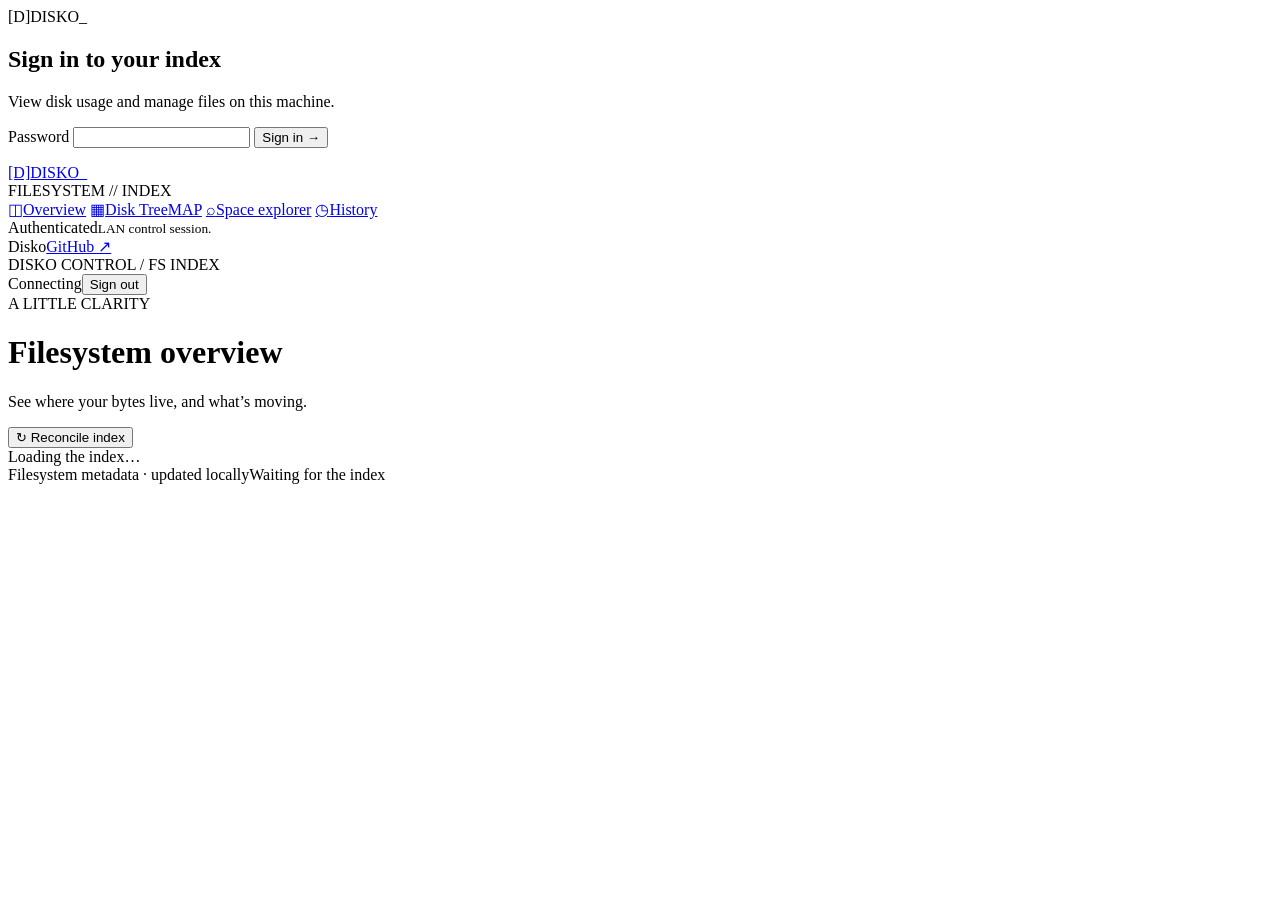
==== web/index.html @ 5c00546e "Release Disko 0.1.0 filesystem index daemon and console" ====
<!doctype html>
<html lang="en">
<head>
  <meta charset="utf-8">
  <meta name="viewport" content="width=device-width,initial-scale=1">
  <meta name="theme-color" content="#090e0b">
  <title>Disko · Filesystem console</title>
  <link rel="icon" href="data:image/svg+xml,%3Csvg xmlns='http://www.w3.org/2000/svg' viewBox='0 0 64 64'%3E%3Crect width='64' height='64' rx='18' fill='%239bff79'/%3E%3Ccircle cx='32' cy='32' r='19' fill='none' stroke='%23090e0b' stroke-width='3'/%3E%3Cpath d='M13 32h38M32 13v38M18 20l28 24M18 44l28-24' stroke='%23090e0b' stroke-width='2'/%3E%3C/svg%3E">
  <link rel="stylesheet" href="/styles/base.css">
  <link rel="stylesheet" href="/styles/layout.css">
  <link rel="stylesheet" href="/styles/components.css">
  <link rel="stylesheet" href="/styles/tree.css">
  <link rel="stylesheet" href="/styles/auth.css">
  <script type="module" src="/js/app.js"></script>
</head>
<body>
  <section id="login-screen">
    <form id="login-form" class="login-card">
      <div class="brand"><span class="disco-ball" aria-hidden="true">[D]</span><span>DISKO<span class="brand-dot">_</span></span></div>
      <h1>Sign in to your index</h1>
      <p>View disk usage and manage files on this machine.</p>
      <label for="password">Password</label>
      <input id="password" type="password" autocomplete="current-password" required maxlength="1024">
      <button type="submit" class="button">Sign in →</button>
      <p id="login-error" role="alert"></p>
    </form>
  </section>
  <aside class="sidebar">
    <a class="brand" href="#overview" aria-label="Disko home"><span class="disco-ball" aria-hidden="true">[D]</span><span>DISKO<span class="brand-dot">_</span></span></a>
    <div class="sidebar-label">FILESYSTEM // INDEX</div>
    <nav aria-label="Main navigation">
      <a href="#overview" data-page="overview"><span class="nav-icon">◫</span>Overview</a>
      <a href="#tree" data-page="tree"><span class="nav-icon">▦</span>Disk Tree<span class="nav-new">MAP</span></a>
      <a href="#explorer" data-page="explorer"><span class="nav-icon">⌕</span>Space explorer</a>
      <a href="#history" data-page="history"><span class="nav-icon">◷</span>History</a>
    </nav>
    <div class="sidebar-bottom">
      <div class="local-card"><span class="dot"></span><div>Authenticated<small>LAN control session.</small></div></div>
      <div class="sidebar-footer"><span id="version">Disko</span><a href="https://github.com/olibuijr/disko" target="_blank" rel="noreferrer">GitHub ↗</a></div>
    </div>
  </aside>
  <div class="workspace">
    <header class="topbar"><span class="eyebrow">DISKO CONTROL <span class="top-separator">/</span> FS INDEX</span><div class="topbar-right"><span id="connection" class="live-pill"><span class="dot"></span>Connecting</span><span id="clock" class="clock"></span><button id="logout" type="button">Sign out</button></div></header>
    <main id="main" tabindex="-1">
      <div id="error" class="notice error" role="alert" hidden></div>
      <div class="page-heading"><div><div class="eyebrow" id="page-eyebrow">A LITTLE CLARITY</div><h1 id="page-title">Filesystem overview</h1><p id="page-subtitle">See where your bytes live, and what’s moving.</p></div><button id="rescan" class="button secondary"><span aria-hidden="true">↻</span> Reconcile index</button></div>
      <div id="page" aria-live="polite"><div class="empty">Loading the index…</div></div>
    </main>
    <footer class="page-footer"><span><span class="dot small"></span> Filesystem metadata · updated locally</span><span id="last-updated">Waiting for the index</span></footer>
  </div>
  <div id="toast" class="toast" role="status" hidden></div>
</body>
</html>
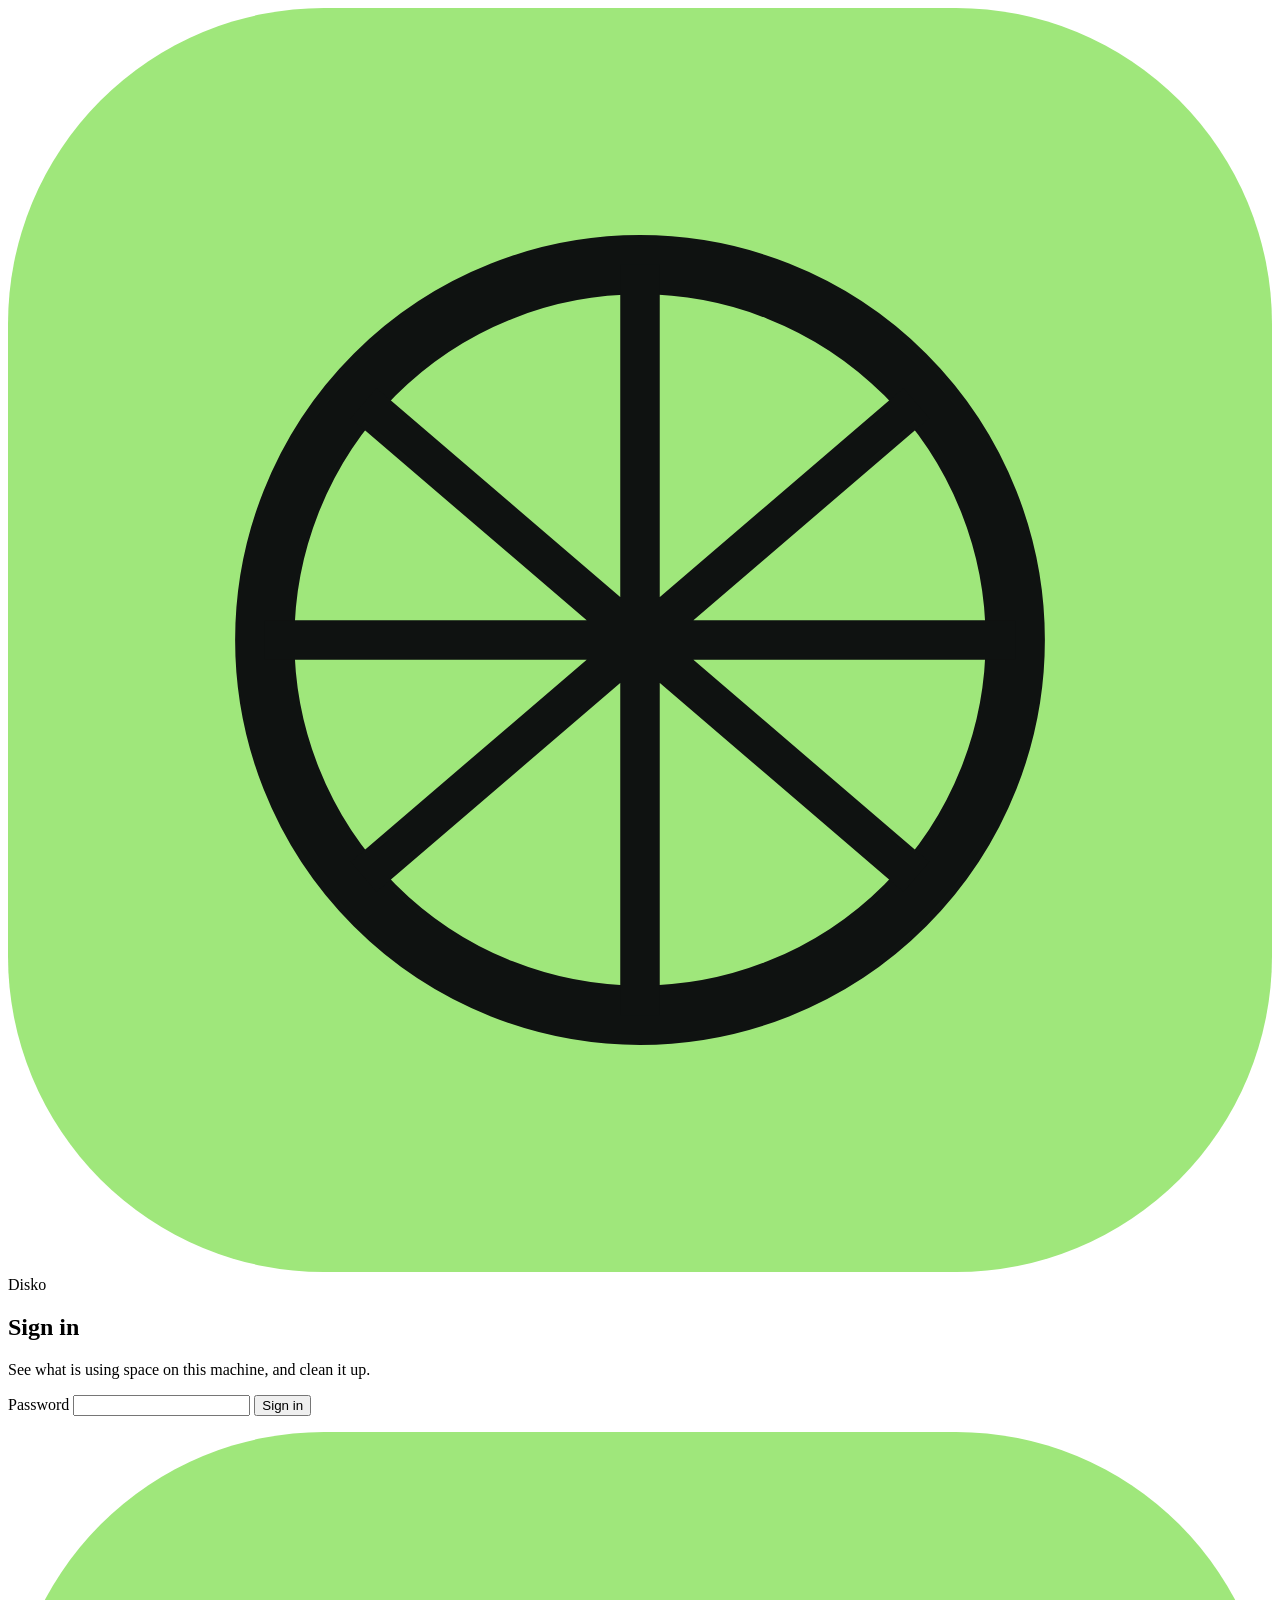
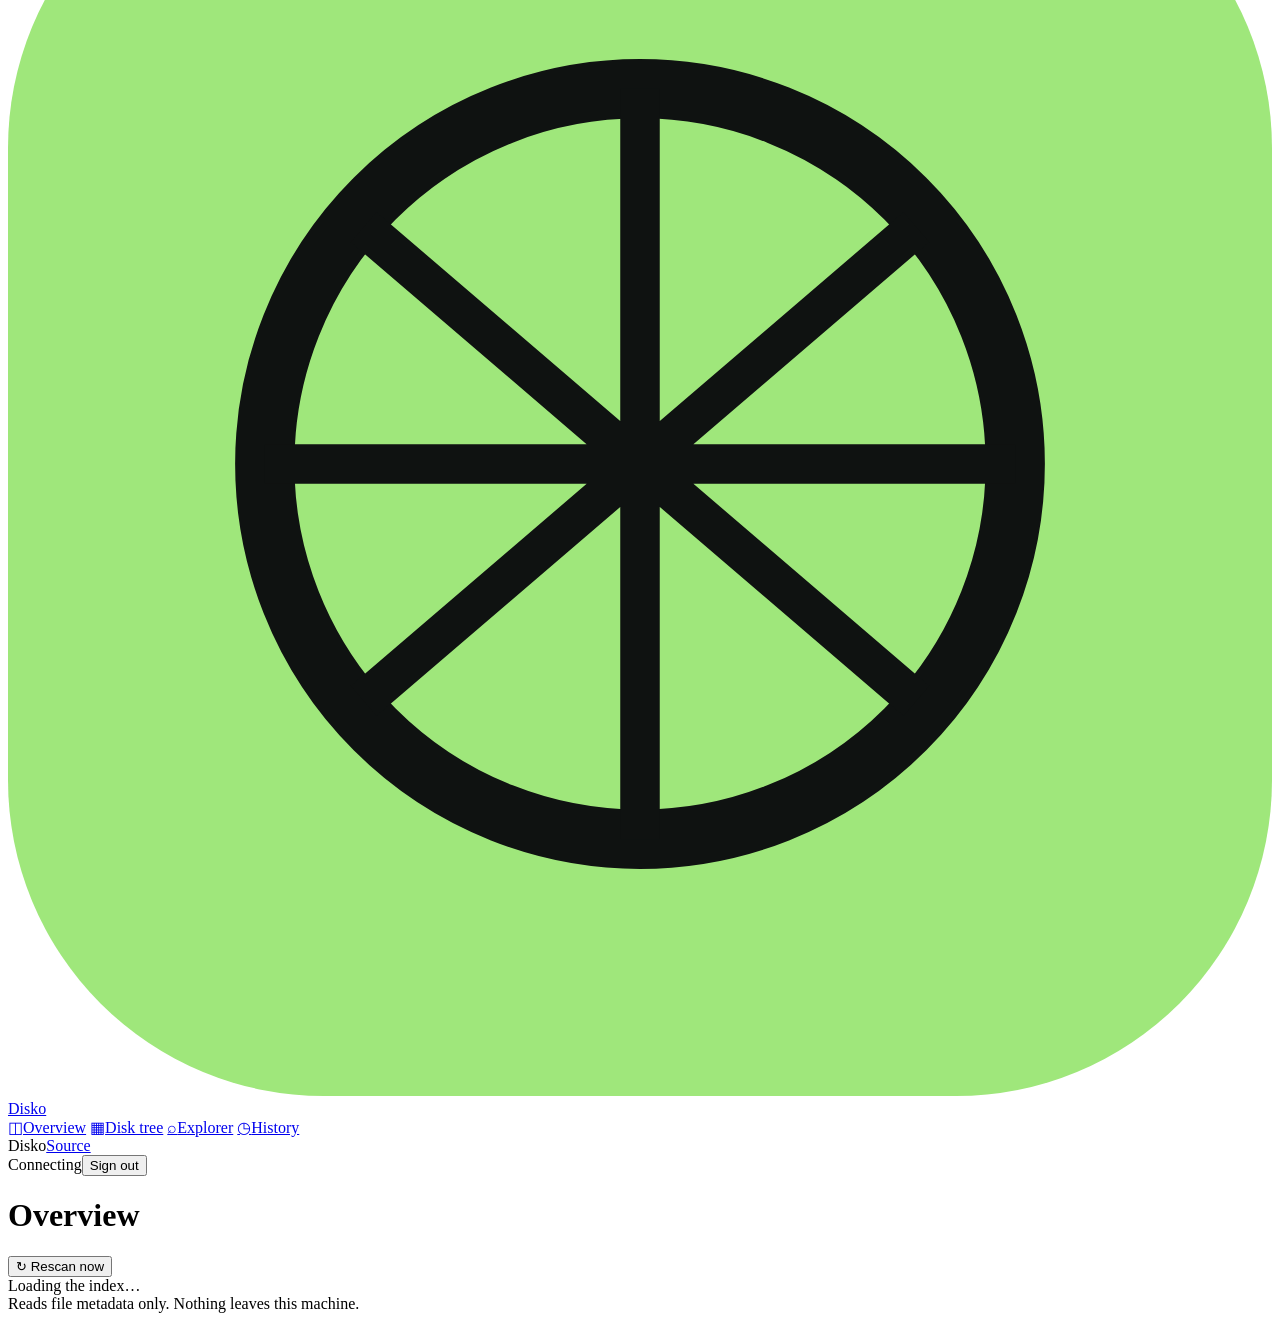
==== commit c76d62b6: "Release Disko 0.2.0: disk accounting, mount tracking, dashboard rework Backend (docs/backlog.md item" ====
--- a/web/index.html
+++ b/web/index.html
@@ -3,9 +3,9 @@
 <head>
   <meta charset="utf-8">
   <meta name="viewport" content="width=device-width,initial-scale=1">
-  <meta name="theme-color" content="#090e0b">
-  <title>Disko · Filesystem console</title>
-  <link rel="icon" href="data:image/svg+xml,%3Csvg xmlns='http://www.w3.org/2000/svg' viewBox='0 0 64 64'%3E%3Crect width='64' height='64' rx='18' fill='%239bff79'/%3E%3Ccircle cx='32' cy='32' r='19' fill='none' stroke='%23090e0b' stroke-width='3'/%3E%3Cpath d='M13 32h38M32 13v38M18 20l28 24M18 44l28-24' stroke='%23090e0b' stroke-width='2'/%3E%3C/svg%3E">
+  <meta name="theme-color" content="#0f1211">
+  <title>Disko</title>
+  <link rel="icon" href="data:image/svg+xml,%3Csvg xmlns='http://www.w3.org/2000/svg' viewBox='0 0 64 64'%3E%3Crect width='64' height='64' rx='18' fill='%239fe77b'/%3E%3Ccircle cx='32' cy='32' r='19' fill='none' stroke='%230f1211' stroke-width='3'/%3E%3Cpath d='M13 32h38M32 13v38M18 20l28 24M18 44l28-24' stroke='%230f1211' stroke-width='2'/%3E%3C/svg%3E">
   <link rel="stylesheet" href="/styles/base.css">
   <link rel="stylesheet" href="/styles/layout.css">
   <link rel="stylesheet" href="/styles/components.css">
@@ -16,37 +16,33 @@
 <body>
   <section id="login-screen">
     <form id="login-form" class="login-card">
-      <div class="brand"><span class="disco-ball" aria-hidden="true">[D]</span><span>DISKO<span class="brand-dot">_</span></span></div>
-      <h1>Sign in to your index</h1>
-      <p>View disk usage and manage files on this machine.</p>
+      <div class="brand"><svg class="brand-mark" viewBox="0 0 64 64" aria-hidden="true"><rect width="64" height="64" rx="16" fill="#9fe77b"/><circle cx="32" cy="32" r="19" fill="none" stroke="#0f1211" stroke-width="3"/><path d="M13 32h38M32 13v38M18 20l28 24M18 44l28-24" stroke="#0f1211" stroke-width="2"/></svg><span>Disko</span></div>
+      <h1>Sign in</h1>
+      <p>See what is using space on this machine, and clean it up.</p>
       <label for="password">Password</label>
       <input id="password" type="password" autocomplete="current-password" required maxlength="1024">
-      <button type="submit" class="button">Sign in →</button>
+      <button type="submit" class="button">Sign in</button>
       <p id="login-error" role="alert"></p>
     </form>
   </section>
   <aside class="sidebar">
-    <a class="brand" href="#overview" aria-label="Disko home"><span class="disco-ball" aria-hidden="true">[D]</span><span>DISKO<span class="brand-dot">_</span></span></a>
-    <div class="sidebar-label">FILESYSTEM // INDEX</div>
+    <a class="brand" href="#overview" aria-label="Disko overview"><svg class="brand-mark" viewBox="0 0 64 64" aria-hidden="true"><rect width="64" height="64" rx="16" fill="#9fe77b"/><circle cx="32" cy="32" r="19" fill="none" stroke="#0f1211" stroke-width="3"/><path d="M13 32h38M32 13v38M18 20l28 24M18 44l28-24" stroke="#0f1211" stroke-width="2"/></svg><span>Disko</span></a>
     <nav aria-label="Main navigation">
-      <a href="#overview" data-page="overview"><span class="nav-icon">◫</span>Overview</a>
-      <a href="#tree" data-page="tree"><span class="nav-icon">▦</span>Disk Tree<span class="nav-new">MAP</span></a>
-      <a href="#explorer" data-page="explorer"><span class="nav-icon">⌕</span>Space explorer</a>
-      <a href="#history" data-page="history"><span class="nav-icon">◷</span>History</a>
+      <a href="#overview" data-page="overview"><span class="nav-icon" aria-hidden="true">◫</span>Overview</a>
+      <a href="#tree" data-page="tree"><span class="nav-icon" aria-hidden="true">▦</span>Disk tree</a>
+      <a href="#explorer" data-page="explorer"><span class="nav-icon" aria-hidden="true">⌕</span>Explorer</a>
+      <a href="#history" data-page="history"><span class="nav-icon" aria-hidden="true">◷</span>History</a>
     </nav>
-    <div class="sidebar-bottom">
-      <div class="local-card"><span class="dot"></span><div>Authenticated<small>LAN control session.</small></div></div>
-      <div class="sidebar-footer"><span id="version">Disko</span><a href="https://github.com/olibuijr/disko" target="_blank" rel="noreferrer">GitHub ↗</a></div>
-    </div>
+    <div class="sidebar-bottom"><span id="version">Disko</span><a href="https://github.com/olibuijr/disko" target="_blank" rel="noreferrer">Source</a></div>
   </aside>
   <div class="workspace">
-    <header class="topbar"><span class="eyebrow">DISKO CONTROL <span class="top-separator">/</span> FS INDEX</span><div class="topbar-right"><span id="connection" class="live-pill"><span class="dot"></span>Connecting</span><span id="clock" class="clock"></span><button id="logout" type="button">Sign out</button></div></header>
+    <header class="topbar"><span id="connection" class="live-pill" role="status"><span class="dot"></span><span>Connecting</span></span><button id="logout" type="button">Sign out</button></header>
     <main id="main" tabindex="-1">
       <div id="error" class="notice error" role="alert" hidden></div>
-      <div class="page-heading"><div><div class="eyebrow" id="page-eyebrow">A LITTLE CLARITY</div><h1 id="page-title">Filesystem overview</h1><p id="page-subtitle">See where your bytes live, and what’s moving.</p></div><button id="rescan" class="button secondary"><span aria-hidden="true">↻</span> Reconcile index</button></div>
+      <div class="page-heading"><div><h1 id="page-title">Overview</h1><p id="page-subtitle"></p></div><button id="rescan" class="button secondary" type="button"><span aria-hidden="true">↻</span> Rescan now</button></div>
       <div id="page" aria-live="polite"><div class="empty">Loading the index…</div></div>
     </main>
-    <footer class="page-footer"><span><span class="dot small"></span> Filesystem metadata · updated locally</span><span id="last-updated">Waiting for the index</span></footer>
+    <footer class="page-footer"><span>Reads file metadata only. Nothing leaves this machine.</span><span id="last-updated"></span></footer>
   </div>
   <div id="toast" class="toast" role="status" hidden></div>
 </body>
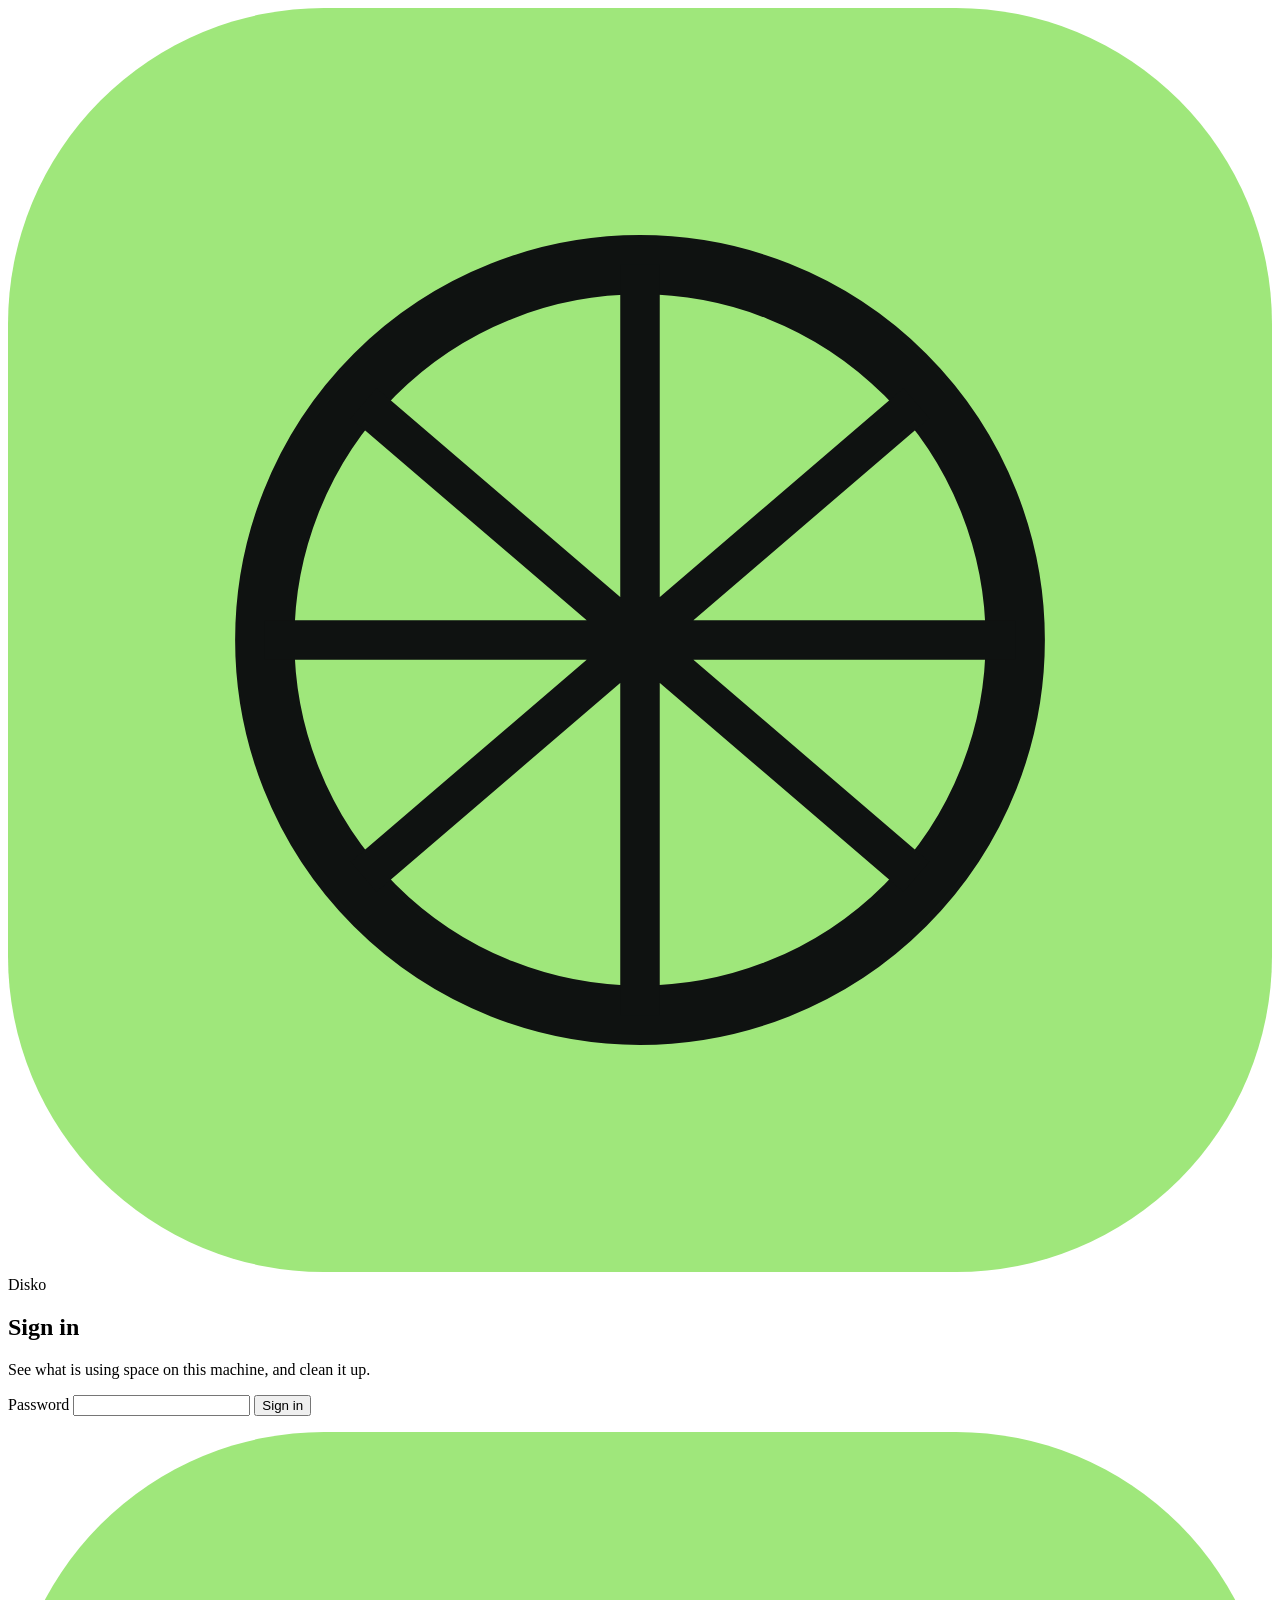
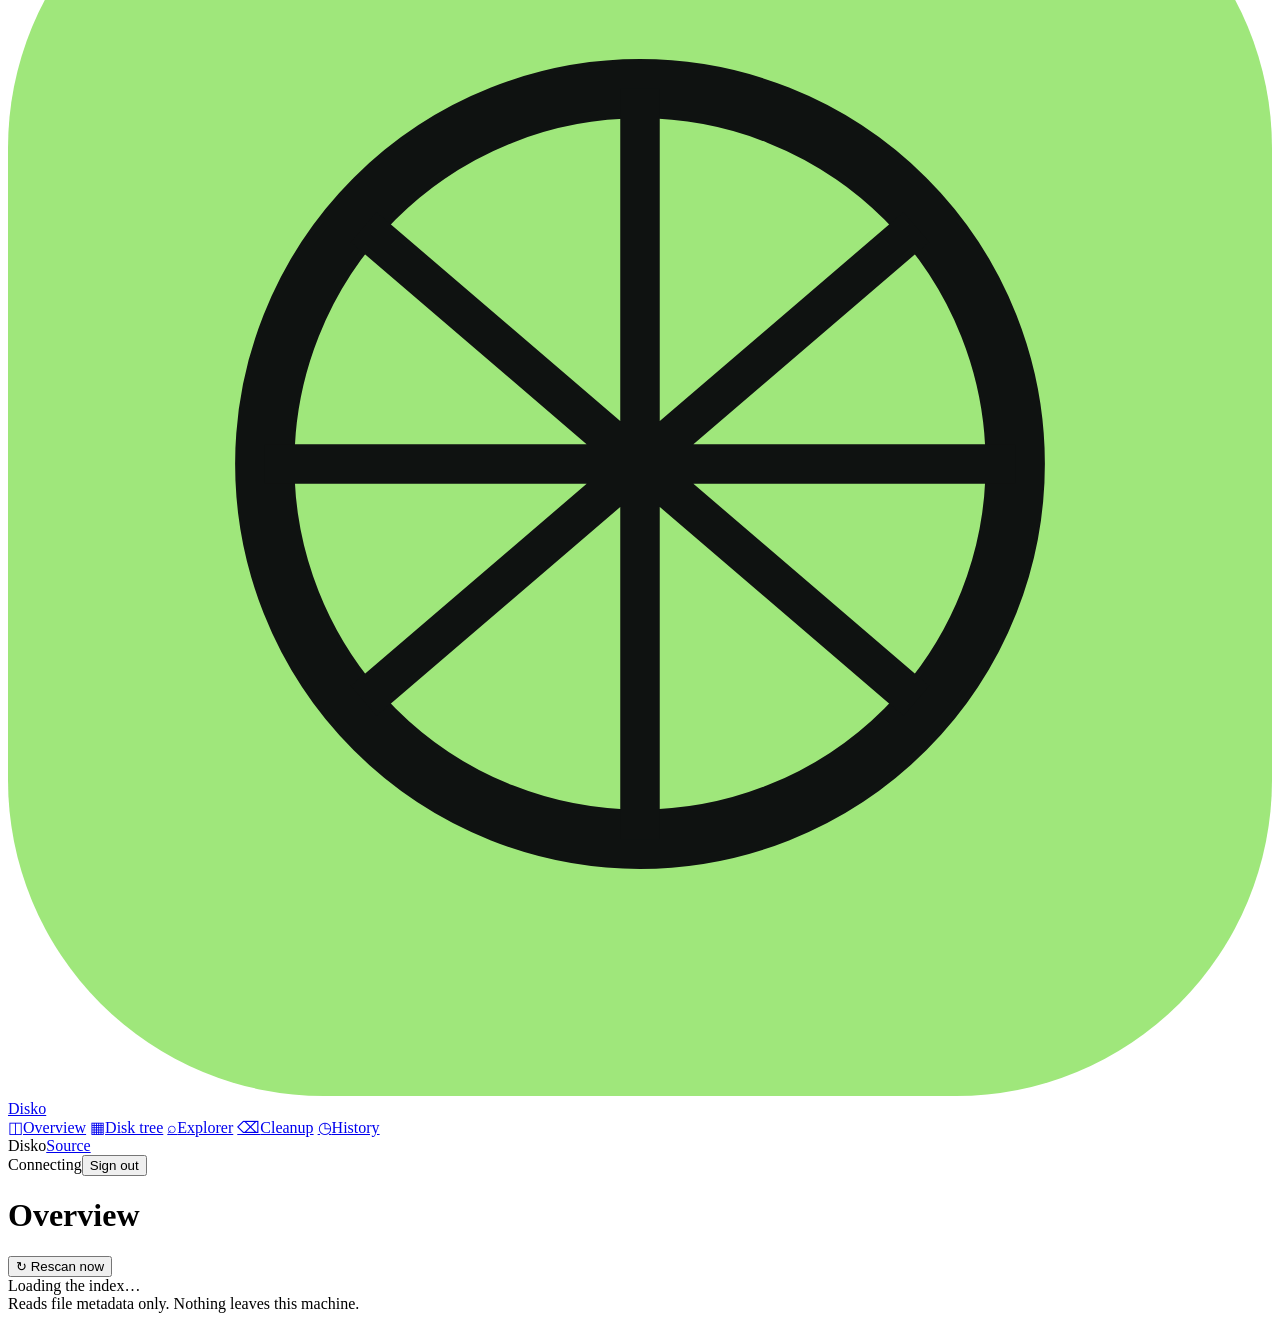
==== commit 55db9ad8: "Release Disko 0.3.0: cleanup, growth, resumable scans, low-impact daemon Cleanup page and `disko cle" ====
--- a/web/index.html
+++ b/web/index.html
@@ -31,6 +31,7 @@
       <a href="#overview" data-page="overview"><span class="nav-icon" aria-hidden="true">◫</span>Overview</a>
       <a href="#tree" data-page="tree"><span class="nav-icon" aria-hidden="true">▦</span>Disk tree</a>
       <a href="#explorer" data-page="explorer"><span class="nav-icon" aria-hidden="true">⌕</span>Explorer</a>
+      <a href="#cleanup" data-page="cleanup"><span class="nav-icon" aria-hidden="true">⌫</span>Cleanup</a>
       <a href="#history" data-page="history"><span class="nav-icon" aria-hidden="true">◷</span>History</a>
     </nav>
     <div class="sidebar-bottom"><span id="version">Disko</span><a href="https://github.com/olibuijr/disko" target="_blank" rel="noreferrer">Source</a></div>
@@ -40,7 +41,7 @@
     <main id="main" tabindex="-1">
       <div id="error" class="notice error" role="alert" hidden></div>
       <div class="page-heading"><div><h1 id="page-title">Overview</h1><p id="page-subtitle"></p></div><button id="rescan" class="button secondary" type="button"><span aria-hidden="true">↻</span> Rescan now</button></div>
-      <div id="page" aria-live="polite"><div class="empty">Loading the index…</div></div>
+      <div id="page"><div class="empty">Loading the index…</div></div>
     </main>
     <footer class="page-footer"><span>Reads file metadata only. Nothing leaves this machine.</span><span id="last-updated"></span></footer>
   </div>
